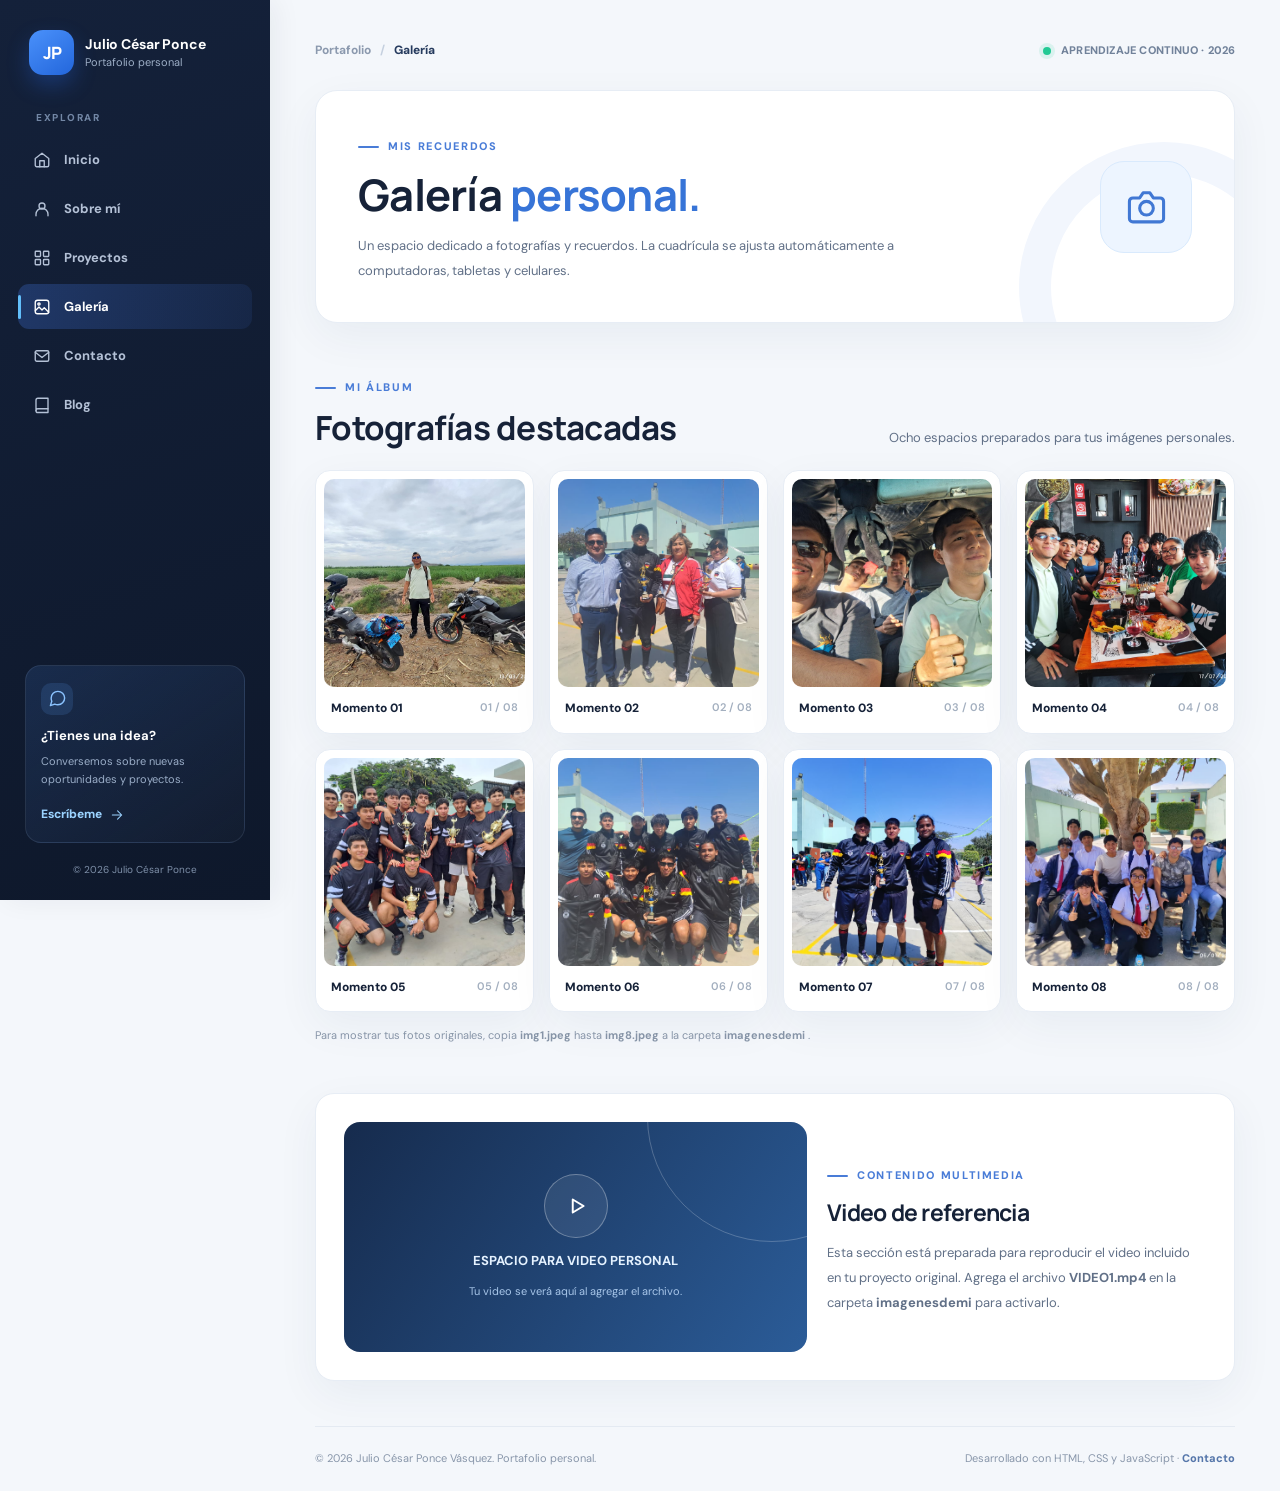
==== Portafolio_Cesar/Portafolio_Cesar/galeria.html @ 0129a43e "Add files via upload" ====
<!DOCTYPE html>
<html lang="es">
<head>
    <meta charset="UTF-8">
    <meta name="viewport" content="width=device-width,initial-scale=1">
    <meta name="description" content="Galería personal con ocho fotografías y video de Julio César Ponce Vásquez.">
    <meta name="theme-color" content="#14213a">
    <title>Galería | Julio César Ponce</title>
    <!-- Los estilos se encuentran en un solo archivo compartido. -->
    <link rel="stylesheet" href="estilos.css">

</head>
<body>
    <svg aria-hidden="true" xmlns="http://www.w3.org/2000/svg" style="position:absolute;width:0;height:0;overflow:hidden">
        <symbol id="i-home" viewBox="0 0 24 24" fill="none" stroke="currentColor" stroke-width="1.8" stroke-linecap="round" stroke-linejoin="round">
            <path d="m3 10 9-7 9 7v9a2 2 0 0 1-2 2H5a2 2 0 0 1-2-2z"/>
            <path d="M9 21v-8h6v8"/>
        </symbol>
        <symbol id="i-user" viewBox="0 0 24 24" fill="none" stroke="currentColor" stroke-width="1.8" stroke-linecap="round" stroke-linejoin="round">
            <circle cx="12" cy="8" r="4"/>
            <path d="M4 21v-2a8 8 0 0 1 16 0v2"/>
        </symbol>
        <symbol id="i-briefcase" viewBox="0 0 24 24" fill="none" stroke="currentColor" stroke-width="1.8" stroke-linecap="round" stroke-linejoin="round">
            <rect x="3" y="7" width="18" height="14" rx="2"/>
            <path d="M8 7V5a2 2 0 0 1 2-2h4a2 2 0 0 1 2 2v2M3 12a20 20 0 0 0 18 0"/>
        </symbol>
        <symbol id="i-grid" viewBox="0 0 24 24" fill="none" stroke="currentColor" stroke-width="1.8" stroke-linecap="round" stroke-linejoin="round">
            <rect x="3" y="3" width="7" height="7" rx="1"/>
            <rect x="14" y="3" width="7" height="7" rx="1"/>
            <rect x="3" y="14" width="7" height="7" rx="1"/>
            <rect x="14" y="14" width="7" height="7" rx="1"/>
        </symbol>
        <symbol id="i-image" viewBox="0 0 24 24" fill="none" stroke="currentColor" stroke-width="1.8" stroke-linecap="round" stroke-linejoin="round">
            <rect x="3" y="3" width="18" height="18" rx="3"/>
            <circle cx="8" cy="8" r="1.5"/>
            <path d="m3 17 5-5 4 4 3-3 6 6"/>
        </symbol>
        <symbol id="i-mail" viewBox="0 0 24 24" fill="none" stroke="currentColor" stroke-width="1.8" stroke-linecap="round" stroke-linejoin="round">
            <rect x="3" y="5" width="18" height="14" rx="2"/>
            <path d="m3 7 9 7 9-7"/>
        </symbol>
        <symbol id="i-book" viewBox="0 0 24 24" fill="none" stroke="currentColor" stroke-width="1.8" stroke-linecap="round" stroke-linejoin="round">
            <path d="M4 19.5A2.5 2.5 0 0 1 6.5 17H20V3H6.5A2.5 2.5 0 0 0 4 5.5z"/>
            <path d="M4 19.5A2.5 2.5 0 0 0 6.5 22H20v-5"/>
        </symbol>
        <symbol id="i-arrow" viewBox="0 0 24 24" fill="none" stroke="currentColor" stroke-width="1.8" stroke-linecap="round" stroke-linejoin="round">
            <path d="M4 12h16m-7-7 7 7-7 7"/>
        </symbol>
        <symbol id="i-rightup" viewBox="0 0 24 24" fill="none" stroke="currentColor" stroke-width="1.8" stroke-linecap="round" stroke-linejoin="round">
            <path d="M7 17 17 7M7 7h10v10"/>
        </symbol>
        <symbol id="i-code" viewBox="0 0 24 24" fill="none" stroke="currentColor" stroke-width="1.8" stroke-linecap="round" stroke-linejoin="round">
            <path d="m8 9-3 3 3 3m8-6 3 3-3 3m-6 5 4-16"/>
        </symbol>
        <symbol id="i-graduation" viewBox="0 0 24 24" fill="none" stroke="currentColor" stroke-width="1.8" stroke-linecap="round" stroke-linejoin="round">
            <path d="m2 10 10-5 10 5-10 5-10-5zm4 2v5c3 3 9 3 12 0v-5m4-2v7"/>
        </symbol>
        <symbol id="i-sparkles" viewBox="0 0 24 24" fill="none" stroke="currentColor" stroke-width="1.8" stroke-linecap="round" stroke-linejoin="round">
            <path d="m12 3 2 6 6 2-6 2-2 6-2-6-6-2 6-2zm7 14 .8 2.2L22 20l-2.2.8L19 23l-.8-2.2L16 20l2.2-.8z"/>
        </symbol>
        <symbol id="i-heart" viewBox="0 0 24 24" fill="none" stroke="currentColor" stroke-width="1.8" stroke-linecap="round" stroke-linejoin="round">
            <path d="M20.8 4.6a5.4 5.4 0 0 0-7.6 0L12 5.8l-1.2-1.2a5.4 5.4 0 0 0-7.6 7.6 0 0 0 0 7.6l1.2 1.2L12 21l7.6-7.6 1.2-1.2a5.4 5.4 0 0 0 0-7.6Z"/>
        </symbol>
        <symbol id="i-check" viewBox="0 0 24 24" fill="none" stroke="currentColor" stroke-width="1.8" stroke-linecap="round" stroke-linejoin="round">
            <path d="m5 12 5 5L20 7"/>
        </symbol>
        <symbol id="i-chat" viewBox="0 0 24 24" fill="none" stroke="currentColor" stroke-width="1.8" stroke-linecap="round" stroke-linejoin="round">
            <path d="M21 11.5a8.5 8.5 0 0 1-8.5 8.5 9 9 0 0 1-4-.9L3 21l1.8-5.5a9 9 0 0 1-.8-4A8.5 8.5 0 1 1 21 11.5Z"/>
        </symbol>
        <symbol id="i-calendar" viewBox="0 0 24 24" fill="none" stroke="currentColor" stroke-width="1.8" stroke-linecap="round" stroke-linejoin="round">
            <rect x="3" y="5" width="18" height="16" rx="2"/>
            <path d="M7 3v4m10-4v4M3 10h18"/>
        </symbol>
        <symbol id="i-phone" viewBox="0 0 24 24" fill="none" stroke="currentColor" stroke-width="1.8" stroke-linecap="round" stroke-linejoin="round">
            <path d="M21 16.2v3a2 2 0 0 1-2.2 2 18.5 18.5 0 0 1-8-2.8A18.4 18.4 0 0 1 5 12.6a18.5 18.5 0 0 1-2.8-8A2 2 0 0 1 4.2 2h3a2 2 0 0 1 2 1.7l.5 3a2 2 0 0 1-.6 1.9L7.3 10a15.2 15.2 0 0 0 6.7 6.7l1.4-1.8a2 2 0 0 1 1.9-.6l3 .5a2 2 0 0 1 1.7 2Z"/>
        </symbol>
        <symbol id="i-menu" viewBox="0 0 24 24" fill="none" stroke="currentColor" stroke-width="1.8" stroke-linecap="round" stroke-linejoin="round">
            <path d="M4 7h16M4 12h16M4 17h16"/>
        </symbol>
        <symbol id="i-folder" viewBox="0 0 24 24" fill="none" stroke="currentColor" stroke-width="1.8" stroke-linecap="round" stroke-linejoin="round">
            <path d="M3 7a2 2 0 0 1 2-2h5l2 2h7a2 2 0 0 1 2 2v10a2 2 0 0 1-2 2H5a2 2 0 0 1-2-2z"/>
        </symbol>
        <symbol id="i-play" viewBox="0 0 24 24" fill="none" stroke="currentColor" stroke-width="1.8" stroke-linecap="round" stroke-linejoin="round">
            <path d="m9 6 10 6-10 6z"/>
        </symbol>
        <symbol id="i-send" viewBox="0 0 24 24" fill="none" stroke="currentColor" stroke-width="1.8" stroke-linecap="round" stroke-linejoin="round">
            <path d="m22 2-7 20-4-9-9-4zM22 2 11 13"/>
        </symbol>
        <symbol id="i-bulb" viewBox="0 0 24 24" fill="none" stroke="currentColor" stroke-width="1.8" stroke-linecap="round" stroke-linejoin="round">
            <path d="M9 18h6m-5 4h4m-2-20a7 7 0 0 0-4 12.7c1.2.8 1 2.3 1 3.3h6c0-1-.2-2.5 1-3.3A7 7 0 0 0 12 2Z"/>
        </symbol>
        <symbol id="i-layers" viewBox="0 0 24 24" fill="none" stroke="currentColor" stroke-width="1.8" stroke-linecap="round" stroke-linejoin="round">
            <path d="m12 3 9 5-9 5-9-5zm-9 9 9 5 9-5M3 16l9 5 9-5"/>
        </symbol>
        <symbol id="i-shield" viewBox="0 0 24 24" fill="none" stroke="currentColor" stroke-width="1.8" stroke-linecap="round" stroke-linejoin="round">
            <path d="m12 2 9 4v6c0 5-4 8-9 10-5-2-9-5-9-10V6z"/>
            <path d="m8 12 3 3 5-6"/>
        </symbol>
        <symbol id="i-info" viewBox="0 0 24 24" fill="none" stroke="currentColor" stroke-width="1.8" stroke-linecap="round" stroke-linejoin="round">
            <circle cx="12" cy="12" r="9"/>
            <path d="M12 11v5m0-8h.01"/>
        </symbol>
        <symbol id="i-link" viewBox="0 0 24 24" fill="none" stroke="currentColor" stroke-width="1.8" stroke-linecap="round" stroke-linejoin="round">
            <path d="M10 13a5 5 0 0 0 7.1 0l2-2a5 5 0 0 0-7-7l-1.2 1.2M14 11a5 5 0 0 0-7.1 0l-2 2a5 5 0 0 0 7 7l1.2-1.2"/>
        </symbol>
        <symbol id="i-camera" viewBox="0 0 24 24" fill="none" stroke="currentColor" stroke-width="1.8" stroke-linecap="round" stroke-linejoin="round">
            <path d="M4 7h4l2-3h4l2 3h4a2 2 0 0 1 2 2v10a2 2 0 0 1-2 2H4a2 2 0 0 1-2-2V9a2 2 0 0 1 2-2Z"/>
            <circle cx="12" cy="13" r="4"/>
        </symbol>
        <symbol id="i-clipboard" viewBox="0 0 24 24" fill="none" stroke="currentColor" stroke-width="1.8" stroke-linecap="round" stroke-linejoin="round">
            <rect x="5" y="5" width="14" height="17" rx="2"/>
            <rect x="9" y="2" width="6" height="5" rx="1"/>
            <path d="M9 12h6m-6 4h6"/>
        </symbol>
    </svg>
    <a class="skip-link" href="#principal">Ir al contenido principal</a>
    <div id="navOverlay" class="nav-overlay" aria-hidden="true">
    </div>
    <aside class="sidebar" id="sidebar" aria-label="Navegación principal">
        <a class="brand" href="index.html" aria-label="Julio César Ponce, ir al inicio">
            <span class="brand-mark">JP</span>
            <span class="brand-copy"><strong>Julio César Ponce</strong><span>Portafolio personal</span></span>
        </a>
        <div class="nav-caption">
            EXPLORAR
        </div>
        <nav class="side-nav" aria-label="Secciones">
            <a href="index.html" class="nav-link" ><svg class="icon" aria-hidden="true"><use href="#i-home"></use></svg><span>Inicio</span></a>
            <a href="sobremi.html" class="nav-link" ><svg class="icon" aria-hidden="true"><use href="#i-user"></use></svg><span>Sobre mí</span></a>
            <a href="proyectos.html" class="nav-link" ><svg class="icon" aria-hidden="true"><use href="#i-grid"></use></svg><span>Proyectos</span></a>
            <a href="galeria.html" class="nav-link" aria-current="page"><svg class="icon" aria-hidden="true"><use href="#i-image"></use></svg><span>Galería</span></a>
            <a href="contacto.html" class="nav-link" ><svg class="icon" aria-hidden="true"><use href="#i-mail"></use></svg><span>Contacto</span></a>
            <a href="blog.html" class="nav-link" ><svg class="icon" aria-hidden="true"><use href="#i-book"></use></svg><span>Blog</span></a>
        </nav>
        <div class="sidebar-bottom">
            <div class="sidebar-card">
                <div class="side-card-icon">
                    <svg class="icon" aria-hidden="true"><use href="#i-chat"></use></svg>
                </div>
                <strong>¿Tienes una idea?</strong>
                <p>Conversemos sobre nuevas oportunidades y proyectos.</p>
                <a href="contacto.html">Escríbeme <svg class="icon" aria-hidden="true"><use href="#i-arrow"></use></svg></a>
            </div>
            <p class="sidebar-legal">© 2026 Julio César Ponce</p>
        </div>
    </aside>
    <div class="mobile-head">
        <a class="brand" href="index.html">
            <span class="brand-mark">JP</span>
            <span class="brand-copy"><strong>Julio César Ponce</strong><span>Portafolio personal</span></span>
        </a>
        <button class="menu-toggle" id="menuToggle" type="button" aria-label="Abrir menú" aria-controls="sidebar" aria-expanded="false">
            <svg class="icon" aria-hidden="true"><use href="#i-menu"></use></svg>
        </button>
    </div>
    <div class="page">
        <div class="page-inner">
            <div class="topbar">
                <div class="breadcrumbs">
                    <span>Portafolio</span>
                    <span class="sep">/</span>
                    <strong>Galería</strong>
                </div>
                <span class="topbar-right"><span class="online-dot"></span>APRENDIZAJE CONTINUO · 2026</span>
            </div>
            <main id="principal">
                <section class="page-banner">
                    <div class="page-banner-content">
                        <span class="eyebrow">MIS RECUERDOS</span>
                        <h1>Galería <span style="color:#3774d7">personal.</span></h1>
                        <p>Un espacio dedicado a fotografías y recuerdos. La cuadrícula se ajusta automáticamente a computadoras, tabletas y celulares.</p>
                    </div>
                    <div class="banner-chip">
                        <svg class="icon" aria-hidden="true"><use href="#i-camera"></use></svg>
                    </div>
                </section>
                <section class="section">
                    <div class="section-heading">
                        <div>
                            <span class="eyebrow">MI ÁLBUM</span>
                            <h2>Fotografías destacadas</h2>
                        </div>
                        <p>Ocho espacios preparados para tus imágenes personales.</p>
                    </div>
                    <div class="gallery-grid">
                        <figure class="gallery-item">
                            <div class="gallery-media">
                                <img src="imagenesdemi/img1.jpeg" loading="lazy" alt="Fotografía personal 1"/>
                                <div class="gallery-fallback" aria-hidden="true">
                                    <svg class="icon" aria-hidden="true"><use href="#i-image"></use></svg>
                                    <span>FOTOGRAFÍA 01</span>
                                </div>
                            </div>
                            <figcaption><span>Momento 01</span><span>01 / 08</span></figcaption>
                        </figure>
                        <figure class="gallery-item">
                            <div class="gallery-media">
                                <img src="imagenesdemi/img2.jpeg" loading="lazy" alt="Fotografía personal 2"/>
                                <div class="gallery-fallback" aria-hidden="true">
                                    <svg class="icon" aria-hidden="true"><use href="#i-image"></use></svg>
                                    <span>FOTOGRAFÍA 02</span>
                                </div>
                            </div>
                            <figcaption><span>Momento 02</span><span>02 / 08</span></figcaption>
                        </figure>
                        <figure class="gallery-item">
                            <div class="gallery-media">
                                <img src="imagenesdemi/img3.jpeg" loading="lazy" alt="Fotografía personal 3"/>
                                <div class="gallery-fallback" aria-hidden="true">
                                    <svg class="icon" aria-hidden="true"><use href="#i-image"></use></svg>
                                    <span>FOTOGRAFÍA 03</span>
                                </div>
                            </div>
                            <figcaption><span>Momento 03</span><span>03 / 08</span></figcaption>
                        </figure>
                        <figure class="gallery-item">
                            <div class="gallery-media">
                                <img src="imagenesdemi/img4.jpeg" loading="lazy" alt="Fotografía personal 4"/>
                                <div class="gallery-fallback" aria-hidden="true">
                                    <svg class="icon" aria-hidden="true"><use href="#i-image"></use></svg>
                                    <span>FOTOGRAFÍA 04</span>
                                </div>
                            </div>
                            <figcaption><span>Momento 04</span><span>04 / 08</span></figcaption>
                        </figure>
                        <figure class="gallery-item">
                            <div class="gallery-media">
                                <img src="imagenesdemi/img5.jpeg" loading="lazy" alt="Fotografía personal 5"/>
                                <div class="gallery-fallback" aria-hidden="true">
                                    <svg class="icon" aria-hidden="true"><use href="#i-image"></use></svg>
                                    <span>FOTOGRAFÍA 05</span>
                                </div>
                            </div>
                            <figcaption><span>Momento 05</span><span>05 / 08</span></figcaption>
                        </figure>
                        <figure class="gallery-item">
                            <div class="gallery-media">
                                <img src="imagenesdemi/img6.jpeg" loading="lazy" alt="Fotografía personal 6"/>
                                <div class="gallery-fallback" aria-hidden="true">
                                    <svg class="icon" aria-hidden="true"><use href="#i-image"></use></svg>
                                    <span>FOTOGRAFÍA 06</span>
                                </div>
                            </div>
                            <figcaption><span>Momento 06</span><span>06 / 08</span></figcaption>
                        </figure>
                        <figure class="gallery-item">
                            <div class="gallery-media">
                                <img src="imagenesdemi/img7.jpeg" loading="lazy" alt="Fotografía personal 7"/>
                                <div class="gallery-fallback" aria-hidden="true">
                                    <svg class="icon" aria-hidden="true"><use href="#i-image"></use></svg>
                                    <span>FOTOGRAFÍA 07</span>
                                </div>
                            </div>
                            <figcaption><span>Momento 07</span><span>07 / 08</span></figcaption>
                        </figure>
                        <figure class="gallery-item">
                            <div class="gallery-media">
                                <img src="imagenesdemi/img8.jpeg" loading="lazy" alt="Fotografía personal 8"/>
                                <div class="gallery-fallback" aria-hidden="true">
                                    <svg class="icon" aria-hidden="true"><use href="#i-image"></use></svg>
                                    <span>FOTOGRAFÍA 08</span>
                                </div>
                            </div>
                            <figcaption><span>Momento 08</span><span>08 / 08</span></figcaption>
                        </figure>
                    </div>
                    <p class="form-note" style="margin-top:15px">
                        Para mostrar tus fotos originales, copia
                        <strong>img1.jpeg</strong>
                        hasta
                        <strong>img8.jpeg</strong>
                        a la carpeta
                        <strong>imagenesdemi</strong>
                        .
                    </p>
                </section>
                <section class="section">
                    <div class="surface">
                        <div class="video-block">
                            <div class="video-stage">
                                <video data-optional-video controls preload="metadata">
                                    <source src="imagenesdemi/VIDEO1.mp4" type="video/mp4">
                                    Tu navegador no puede reproducir este video.
                                </video>
                                <div class="video-fallback">
                                    <span class="play-circle"><svg class="icon" aria-hidden="true"><use href="#i-play"></use></svg></span>
                                    <strong>ESPACIO PARA VIDEO PERSONAL</strong>
                                    <span>Tu video se verá aquí al agregar el archivo.</span>
                                </div>
                            </div>
                            <div class="video-info">
                                <span class="eyebrow">CONTENIDO MULTIMEDIA</span>
                                <h3 style="margin-top:13px">Video de referencia</h3>
                                <p>
                                    Esta sección está preparada para reproducir el video incluido en tu proyecto original. Agrega el archivo
                                    <strong>VIDEO1.mp4</strong>
                                    en la carpeta
                                    <strong>imagenesdemi</strong>
                                    para activarlo.
                                </p>
                            </div>
                        </div>
                    </div>
                </section>
            </main>
            <footer class="footer">
                <span>© 2026 Julio César Ponce Vásquez. Portafolio personal.</span>
                <span>Desarrollado con HTML, CSS y JavaScript · <a href="contacto.html">Contacto</a></span>
            </footer>
        </div>
    </div>
    <script src="funciones.js" defer></script>
</body>
</html>
---- Portafolio_Cesar/Portafolio_Cesar/estilos.css ----
/* Estilos comunes para todas las páginas del portafolio. */

@import url("https://fonts.googleapis.com/css2?family=DM+Sans:wght@400;500;600;700;800&family=Manrope:wght@400;500;600;700;800&display=swap");

        :root {
            --navy: #101b31;
            --navy2: #182741;
            --ink: #162238;
            --sub: #617087;
            --muted: #8995a8;
            --blue: #316ae8;
            --cyan: #45d6e9;
            --paper: #f4f7fb;
            --white: #fff;
            --border: #e7edf5;
            --shadow: 0 14px 44px rgba(26,47,89,.055);
            --radius: 20px;
            --sidebar: 270px;
        }

        *,*::before,*::after {
            box-sizing: border-box;
        }

        html {
            scroll-behavior: smooth;
        }

        body {
            margin: 0;
            font-family: "DM Sans","Segoe UI",Arial,sans-serif;
            background: var(--paper);
            color: var(--ink);
            line-height: 1.62;
            -webkit-font-smoothing: antialiased;
        }

        a {
            color: inherit;
            text-decoration: none;
        }

        button,input,textarea,select {
            font: inherit;
        }

        button {
            cursor: pointer;
        }

        button:disabled {
            cursor: not-allowed;
        }

        img,svg {
            max-width: 100%;
        }

        img {
            display: block;
        }

        svg.icon {
            width: 19px;
            height: 19px;
            flex: none;
            vertical-align: middle;
        }

        .sr-only {
            position: absolute;
            width: 1px;
            height: 1px;
            clip: rect(0,0,0,0);
            overflow: hidden;
            white-space: nowrap;
        }

        .skip-link {
            position: absolute;
            top: -80px;
            left: 16px;
            z-index: 1000;
            background: #fff;
            color: var(--ink);
            padding: 10px 16px;
            border-radius: 8px;
        }

        .skip-link:focus {
            top: 12px;
        }

        a:focus-visible,button:focus-visible,input:focus-visible,textarea:focus-visible,select:focus-visible {
            outline: 3px solid #70bcfa;
            outline-offset: 3px;
        }

        .sidebar {
            position: fixed;
            inset: 0 auto 0 0;
            width: var(--sidebar);
            background: linear-gradient(160deg,#14213a 0%,#0e182b 100%);
            color: #fff;
            padding: 30px 18px 22px;
            display: flex;
            flex-direction: column;
            z-index: 50;
            box-shadow: 6px 0 26px rgba(20,31,52,.06);
        }

        .brand {
            display: flex;
            align-items: center;
            gap: 11px;
            padding: 0 11px 33px;
        }

        .brand-mark {
            flex: none;
            width: 45px;
            height: 45px;
            display: grid;
            place-items: center;
            border-radius: 14px;
            color: #fff;
            font-family: Manrope,sans-serif;
            font-size: 17px;
            font-weight: 800;
            letter-spacing: -1px;
            background: linear-gradient(145deg,#4a91fb,#2366db);
            box-shadow: 0 10px 22px rgba(37,101,222,.33);
        }

        .brand-copy {
            display: flex;
            flex-direction: column;
            line-height: 1.4;
        }

        .brand-copy strong {
            font-size: 14px;
            letter-spacing: -.15px;
        }

        .brand-copy span {
            font-size: 11px;
            color: #9daec6;
        }

        .nav-caption {
            color: #7387a5;
            font-weight: 800;
            font-size: 10px;
            letter-spacing: 1.7px;
            margin: 2px 18px 11px;
        }

        .side-nav {
            display: flex;
            flex-direction: column;
            gap: 4px;
        }

        .nav-link {
            padding: 12px 15px;
            color: #b4c1d6;
            display: flex;
            gap: 13px;
            align-items: center;
            font-size: 13px;
            font-weight: 700;
            border-radius: 11px;
            position: relative;
            transition: background .18s,color .18s;
        }

        .nav-link:hover {
            background: rgba(255,255,255,.075);
            color: #fff;
        }

        .nav-link[aria-current=page] {
            background: linear-gradient(100deg,rgba(64,115,220,.30),rgba(64,115,220,.11));
            color: #fff;
        }

        .nav-link[aria-current=page]::before {
            content: "";
            width: 3px;
            height: 24px;
            border-radius: 5px;
            position: absolute;
            left: 0;
            top: calc(50% - 12px);
            background: #62bffb;
        }

        .nav-link .icon {
            width: 18px;
            height: 18px;
        }

        .side-group {
            margin-top: 26px;
        }

        .sidebar-bottom {
            margin-top: auto;
            padding: 22px 7px 0;
        }

        .sidebar-card {
            border: 1px solid rgba(188,218,255,.11);
            border-radius: 16px;
            background: linear-gradient(145deg,rgba(58,105,178,.22),rgba(255,255,255,.02));
            padding: 17px 15px 16px;
        }

        .sidebar-card .side-card-icon {
            width: 32px;
            height: 32px;
            border-radius: 10px;
            background: rgba(87,153,241,.16);
            display: grid;
            place-items: center;
            color: #8bc3ff;
        }

        .sidebar-card strong {
            display: block;
            margin-top: 10px;
            font-size: 13px;
        }

        .sidebar-card p {
            color: #9aadc7;
            font-size: 11px;
            line-height: 1.65;
            margin: 6px 0 12px;
        }

        .sidebar-card a {
            display: inline-flex;
            align-items: center;
            gap: 8px;
            color: #9bd3ff;
            font-size: 12px;
            font-weight: 800;
        }

        .sidebar-card a svg {
            width: 14px;
            height: 14px;
        }

        .sidebar-legal {
            font-size: 10px;
            color: #7f90a9;
            text-align: center;
            margin: 19px 0 0;
        }

        .nav-overlay {
            display: none;
        }

        .mobile-head {
            display: none;
        }

        .page {
            margin-left: var(--sidebar);
            min-width: 0;
        }

        .page-inner {
            width: min(1260px,100%);
            margin: 0 auto;
            padding: 37px 45px 0;
        }

        .topbar {
            display: flex;
            align-items: center;
            justify-content: space-between;
            margin-bottom: 25px;
            min-height: 28px;
        }

        .breadcrumbs {
            font-size: 12px;
            font-weight: 700;
            color: #8b99ae;
            display: flex;
            gap: 9px;
            align-items: center;
        }

        .breadcrumbs strong {
            color: #263b5e;
            font-weight: 800;
        }

        .breadcrumbs .sep {
            color: #c5d0df;
        }

        .topbar-right {
            display: flex;
            align-items: center;
            gap: 10px;
            font-size: 11px;
            color: #71829a;
            font-weight: 800;
            letter-spacing: .1px;
        }

        .online-dot {
            width: 8px;
            height: 8px;
            background: #22c994;
            border-radius: 50%;
            box-shadow: 0 0 0 4px rgba(34,201,148,.12);
        }

        .eyebrow {
            display: inline-flex;
            gap: 9px;
            align-items: center;
            color: #497cd7;
            font-size: 11px;
            font-weight: 800;
            letter-spacing: 1.65px;
            text-transform: uppercase;
        }

        .eyebrow::before {
            content: "";
            width: 21px;
            height: 2px;
            background: currentColor;
            border-radius: 5px;
        }

        h1,h2,h3,h4,p {
            margin-top: 0;
        }

        h1,h2,h3,h4 {
            font-family: Manrope,"DM Sans",sans-serif;
            line-height: 1.24;
            letter-spacing: -.75px;
        }

        h1 {
            font-size: clamp(35px,4vw,55px);
        }

        h2 {
            font-size: clamp(25px,2.6vw,34px);
        }

        h3 {
            font-size: 20px;
        }

        .body-copy {
            color: var(--sub);
            font-size: 14px;
            line-height: 1.85;
        }

        .muted {
            color: var(--sub);
        }

        .section {
            margin-top: 48px;
        }

        .section-heading {
            display: flex;
            justify-content: space-between;
            align-items: flex-end;
            gap: 20px;
            margin-bottom: 22px;
        }

        .section-heading h2 {
            margin: 10px 0 0;
        }

        .section-heading p {
            max-width: 380px;
            font-size: 13px;
            color: var(--sub);
            margin: 0;
        }

        .text-link {
            display: inline-flex;
            align-items: center;
            gap: 8px;
            color: #2164d1;
            font-weight: 800;
            font-size: 13px;
        }

        .text-link:hover {
            text-decoration: underline;
            text-underline-offset: 4px;
        }

        .text-link .icon {
            width: 15px;
            height: 15px;
        }

        .btn {
            display: inline-flex;
            align-items: center;
            justify-content: center;
            gap: 10px;
            min-height: 45px;
            padding: 12px 20px;
            border-radius: 11px;
            background: #2c6ce9;
            color: #fff;
            font-size: 13px;
            font-weight: 800;
            border: 1px solid transparent;
            box-shadow: 0 11px 23px rgba(43,101,215,.15);
            transition: transform .18s,background .18s,box-shadow .18s;
        }

        .btn:hover {
            transform: translateY(-2px);
            background: #1857ce;
            box-shadow: 0 13px 28px rgba(43,101,215,.22);
        }

        .btn .icon {
            width: 17px;
            height: 17px;
        }

        .btn-light {
            background: #fff;
            color: #1e365b;
            box-shadow: none;
        }

        .btn-light:hover {
            background: #eef5ff;
            box-shadow: none;
        }

        .btn-outline {
            background: transparent;
            color: #245ed0;
            border-color: #cbdcf7;
            box-shadow: none;
        }

        .btn-outline:hover {
            background: #eff5ff;
            box-shadow: none;
        }

        .btn-ghost {
            background: transparent;
            border-color: rgba(255,255,255,.3);
            color: #fff;
            box-shadow: none;
        }

        .btn-ghost:hover {
            background: rgba(255,255,255,.12);
            box-shadow: none;
        }

        /*Inicio*/

        .hero {
            min-height: 462px;
            position: relative;
            overflow: hidden;
            border-radius: 24px;
            background: radial-gradient(circle at 95% 0%,rgba(54,133,215,.37) 0%,transparent 37%),linear-gradient(130deg,#11243f 0%,#162c4c 60%,#234877 100%);
            color: #fff;
            display: grid;
            grid-template-columns: 1.12fr .88fr;
            align-items: center;
            padding: 50px 51px;
            box-shadow: 0 18px 42px rgba(29,54,94,.11);
        }

        .hero::before {
            content: "";
            position: absolute;
            width: 420px;
            height: 420px;
            border: 1px solid rgba(214,234,255,.12);
            border-radius: 50%;
            right: -145px;
            top: -125px;
        }

        .hero::after {
            content: "";
            position: absolute;
            width: 310px;
            height: 310px;
            border: 1px solid rgba(214,234,255,.07);
            border-radius: 50%;
            right: 78px;
            bottom: -230px;
        }

        .hero-text {
            position: relative;
            z-index: 1;
        }

        .hero-kicker {
            display: inline-flex;
            align-items: center;
            gap: 8px;
            background: rgba(255,255,255,.10);
            border: 1px solid rgba(255,255,255,.14);
            padding: 7px 12px;
            border-radius: 30px;
            font-size: 10px;
            letter-spacing: 1.1px;
            font-weight: 800;
            color: #c7e9ff;
        }

        .hero-kicker .tiny-dot {
            width: 6px;
            height: 6px;
            border-radius: 100%;
            background: #60e0dc;
        }

        .hero h1 {
            margin: 22px 0 17px;
            font-size: clamp(36px,4.0vw,57px);
            line-height: 1.14;
            letter-spacing: -2px;
            max-width: 560px;
        }

        .hero h1 em {
            font-style: normal;
            background: linear-gradient(90deg,#76e0f9,#83a9ff);
            -webkit-background-clip: text;
            background-clip: text;
            color: transparent;
        }

        .hero p {
            font-size: 14px;
            color: #bfcee2;
            max-width: 440px;
            line-height: 1.85;
            margin-bottom: 27px;
        }

        .hero-actions {
            display: flex;
            flex-wrap: wrap;
            gap: 10px;
        }

        .hero-visual {
            position: relative;
            min-height: 290px;
            display: grid;
            align-items: center;
            justify-items: center;
            margin-left: 16px;
            z-index: 1;
        }

        .code-window {
            width: min(100%,338px);
            border-radius: 17px;
            background: linear-gradient(140deg,rgba(24,45,78,.96),rgba(12,28,50,.97));
            border: 1px solid rgba(208,228,255,.26);
            box-shadow: 0 27px 70px rgba(0,10,34,.40);
            transform: rotate(2deg);
            overflow: hidden;
        }

        .window-bar {
            display: flex;
            align-items: center;
            gap: 6px;
            background: rgba(255,255,255,.065);
            padding: 13px 16px;
            border-bottom: 1px solid rgba(255,255,255,.09);
        }

        .window-bar .dot {
            width: 7px;
            height: 7px;
            border-radius: 50%;
            background: #ff7a78;
        }

        .window-bar .dot:nth-child(2) {
            background: #ffcf6b;
        }

        .window-bar .dot:nth-child(3) {
            background: #65d6a4;
        }

        .window-bar span:last-child {
            margin-left: auto;
            color: #97abc7;
            font: 11px "DM Sans",sans-serif;
        }

        .code-lines {
            font: 12px/2.2 Consolas,"Courier New",monospace;
            padding: 25px 22px 34px;
            white-space: nowrap;
            color: #d9e7fb;
        }

        .code-lines .blue {
            color: #70b4ff;
        }

        .code-lines .green {
            color: #72dfb5;
        }

        .code-lines .pink {
            color: #ff99c8;
        }

        .code-lines .indent {
            padding-left: 19px;
        }

        .floating-badge {
            position: absolute;
            left: -30px;
            bottom: 5px;
            z-index: 2;
            display: flex;
            align-items: center;
            gap: 10px;
            padding: 12px 14px;
            border-radius: 13px;
            color: #243959;
            background: #fff;
            box-shadow: 0 18px 35px rgba(3,16,35,.24);
            transform: rotate(-5deg);
        }

        .floating-badge .badge-circle {
            display: grid;
            place-items: center;
            width: 33px;
            height: 33px;
            border-radius: 10px;
            background: #e9f5ff;
            color: #3172e9;
        }

        .floating-badge strong {
            display: block;
            font-size: 11px;
        }

        .floating-badge span {
            display: block;
            font-size: 10px;
            color: #69819f;
        }

        .fact-row {
            display: grid;
            grid-template-columns: repeat(3,1fr);
            gap: 13px;
            margin-top: 19px;
        }

        .fact {
            display: flex;
            align-items: center;
            gap: 14px;
            background: #fff;
            border: 1px solid var(--border);
            padding: 19px 20px;
            border-radius: 16px;
            min-width: 0;
            box-shadow: var(--shadow);
        }

        .fact-icon,.service-icon,.mini-icon {
            width: 41px;
            height: 41px;
            flex: none;
            display: grid;
            place-items: center;
            border-radius: 13px;
            background: #eaf2ff;
            color: #2e6ce5;
        }

        .fact:nth-child(2) .fact-icon {
            background: #ebf9f7;
            color: #11a89b;
        }

        .fact:nth-child(3) .fact-icon {
            background: #f3ecff;
            color: #8556c6;
        }

        .fact small {
            font-size: 11px;
            font-weight: 700;
            color: #8190a5;
            display: block;
        }

        .fact strong {
            font-size: 12px;
            font-weight: 800;
            display: block;
            margin-top: 2px;
            color: #243450;
            line-height: 1.5;
        }

        .card-grid {
            display: grid;
            grid-template-columns: repeat(3,minmax(0,1fr));
            gap: 17px;
        }

        .feature-card {
            background: #fff;
            border: 1px solid var(--border);
            border-radius: 19px;
            box-shadow: var(--shadow);
            padding: 27px 24px;
            transition: transform .2s,box-shadow .2s;
        }

        .feature-card:hover {
            transform: translateY(-4px);
            box-shadow: 0 24px 50px rgba(24,43,82,.09);
        }

        .feature-card .service-icon {
            width: 48px;
            height: 48px;
            border-radius: 15px;
        }

        .feature-card:nth-child(2) .service-icon {
            background: #e9f8f4;
            color: #16a589;
        }

        .feature-card:nth-child(3) .service-icon {
            background: #f2edff;
            color: #7e65da;
        }

        .feature-number {
            display: block;
            font-size: 11px;
            font-weight: 800;
            color: #b8c4d4;
            letter-spacing: 1.5px;
            margin: 20px 0 11px;
        }

        .feature-card h3 {
            font-size: 18px;
            margin: 0 0 10px;
        }

        .feature-card p {
            font-size: 12px;
            color: #6e7d92;
            line-height: 1.8;
            min-height: 65px;
            margin-bottom: 17px;
        }

        .cta-banner {
            background: linear-gradient(110deg,#132441,#234a7d);
            color: #fff;
            padding: 36px 40px;
            display: flex;
            align-items: center;
            justify-content: space-between;
            gap: 24px;
            border-radius: 20px;
            position: relative;
            overflow: hidden;
        }

        .cta-banner::after {
            content: "";
            width: 250px;
            height: 250px;
            border: 1px solid rgba(255,255,255,.12);
            position: absolute;
            right: -70px;
            top: -130px;
            border-radius: 50%;
        }

        .cta-banner h2 {
            margin: 0 0 9px;
            font-size: 25px;
        }

        .cta-banner p {
            color: #b2c9e5;
            margin: 0;
            font-size: 13px;
        }

        .cta-banner .btn {
            flex: none;
            position: relative;
            z-index: 1;
        }

        /*Interior*/

        .page-banner {
            display: grid;
            grid-template-columns: 1fr auto;
            align-items: center;
            gap: 20px;
            border-radius: 22px;
            padding: 39px 42px;
            background: #fff;
            border: 1px solid var(--border);
            box-shadow: var(--shadow);
            position: relative;
            overflow: hidden;
        }

        .page-banner::after {
            content: "";
            position: absolute;
            right: -75px;
            bottom: -110px;
            width: 290px;
            height: 290px;
            border: 32px solid #f2f6fd;
            border-radius: 50%;
            pointer-events: none;
        }

        .page-banner .page-banner-content {
            position: relative;
            z-index: 1;
        }

        .page-banner h1 {
            margin: 12px 0 12px;
            font-size: clamp(30px,3.4vw,45px);
            max-width: 790px;
        }

        .page-banner p {
            max-width: 620px;
            color: var(--sub);
            font-size: 13px;
            line-height: 1.9;
            margin: 0;
        }

        .banner-chip {
            position: relative;
            z-index: 1;
            display: grid;
            place-items: center;
            background: #edf5ff;
            border: 1px solid #d9eafd;
            width: 92px;
            height: 92px;
            border-radius: 24px;
            color: #4178d4;
        }

        .banner-chip svg {
            width: 41px;
            height: 41px;
        }

        .about-intro {
            display: grid;
            grid-template-columns: 1.4fr .85fr;
            gap: 18px;
        }

        .surface {
            background: #fff;
            border: 1px solid var(--border);
            border-radius: 19px;
            box-shadow: var(--shadow);
            padding: 28px;
        }

        .surface h2,.surface h3 {
            margin: 0 0 15px;
        }

        .surface h2 {
            font-size: 23px;
        }

        .surface p {
            font-size: 13px;
            line-height: 1.95;
            color: var(--sub);
            margin: 0 0 13px;
        }

        .surface p:last-child {
            margin-bottom: 0;
        }

        .profile-card {
            background: linear-gradient(155deg,#1d3659,#15243e);
            color: #fff;
            border-radius: 19px;
            padding: 30px;
            overflow: hidden;
            position: relative;
        }

        .profile-card::after {
            content: "";
            position: absolute;
            width: 200px;
            height: 200px;
            border: 1px solid rgba(255,255,255,.13);
            right: -85px;
            top: -80px;
            border-radius: 50%;
        }

        .profile-monogram {
            width: 82px;
            height: 82px;
            display: grid;
            place-items: center;
            border-radius: 22px;
            background: rgba(255,255,255,.12);
            border: 1px solid rgba(255,255,255,.19);
            font-family: Manrope,sans-serif;
            font-size: 28px;
            font-weight: 800;
            letter-spacing: -2px;
            color: #a9d7ff;
        }

        .profile-card h3 {
            font-size: 21px;
            margin: 20px 0 5px;
        }

        .profile-card p {
            color: #c0d0e5;
            font-size: 12px;
            margin: 0;
        }

        .profile-detail {
            margin-top: 20px;
            padding-top: 18px;
            border-top: 1px solid rgba(255,255,255,.14);
            display: grid;
            gap: 11px;
        }

        .profile-detail span {
            display: flex;
            align-items: center;
            gap: 9px;
            font-size: 11px;
            color: #d2e0f0;
        }

        .profile-detail svg {
            width: 16px;
            height: 16px;
            color: #91bffb;
        }

        .two-cards {
            display: grid;
            grid-template-columns: repeat(2,1fr);
            gap: 17px;
        }

        .experience-card {
            display: flex;
            align-items: flex-start;
            gap: 15px;
            background: #fff;
            padding: 25px;
            border-radius: 18px;
            border: 1px solid var(--border);
            box-shadow: var(--shadow);
        }

        .experience-card .mini-icon {
            width: 44px;
            height: 44px;
        }

        .experience-card:nth-child(2) .mini-icon {
            color: #14958c;
            background: #e6f8f5;
        }

        .experience-card h3 {
            font-size: 16px;
            margin: 1px 0 8px;
        }

        .experience-card p {
            color: var(--sub);
            font-size: 12px;
            line-height: 1.9;
            margin: 0;
        }

        .tag-cloud {
            display: flex;
            flex-wrap: wrap;
            gap: 9px;
        }

        .tag {
            font-size: 12px;
            font-weight: 800;
            color: #356cbd;
            border-radius: 9px;
            border: 1px solid #d8e6fb;
            background: #f3f8ff;
            padding: 9px 13px;
        }

        .note-box {
            border-left: 3px solid #4e8af3;
            background: #f1f6ff;
            padding: 14px 17px;
            border-radius: 0 11px 11px 0;
            color: #536f94;
            font-size: 12px;
            line-height: 1.8;
        }

        /*Proyectos*/

        .projects-grid {
            display: grid;
            grid-template-columns: repeat(3,minmax(0,1fr));
            gap: 18px;
        }

        .project {
            background: #fff;
            border: 1px solid var(--border);
            border-radius: 19px;
            box-shadow: var(--shadow);
            overflow: hidden;
            display: flex;
            flex-direction: column;
        }

        .project-preview {
            height: 167px;
            display: grid;
            place-items: center;
            position: relative;
            overflow: hidden;
        }

        .preview-gallery {
            background: linear-gradient(140deg,#cad9fe,#e4ebfb);
        }

        .preview-form {
            background: linear-gradient(140deg,#baf4e9,#ddf7f2);
        }

        .preview-contact {
            background: linear-gradient(140deg,#f3d9ff,#eceaff);
        }

        .project-preview::after {
            content: "";
            position: absolute;
            inset: auto -30px -90px;
            transform: rotate(-9deg);
            height: 120px;
            background: rgba(255,255,255,.33);
        }

        .project-preview .preview-window {
            width: 64%;
            height: 113px;
            border-radius: 11px;
            border: 5px solid rgba(255,255,255,.8);
            box-shadow: 0 18px 24px rgba(36,57,97,.13);
            background: #fff;
            padding: 11px;
            transform: rotate(-5deg);
            position: relative;
            z-index: 1;
        }

        .preview-contact .preview-window {
            transform: rotate(5deg);
        }

        .preview-window .mini-bar {
            width: 58%;
            height: 7px;
            border-radius: 5px;
            background: #dbe6f4;
            margin-bottom: 10px;
        }

        .preview-window .mini-blocks {
            display: grid;
            grid-template-columns: 1fr 1fr 1fr;
            gap: 6px;
        }

        .preview-window .mini-blocks span {
            height: 63px;
            border-radius: 5px;
            background: linear-gradient(140deg,#90b2f4,#cbdafa);
        }

        .preview-window .mini-blocks span:nth-child(2) {
            background: linear-gradient(140deg,#74c9c6,#b5e6df);
        }

        .preview-window .mini-blocks span:nth-child(3) {
            background: linear-gradient(140deg,#a4b6e9,#d8e1f8);
        }

        .preview-form .mini-blocks,.preview-contact .mini-blocks {
            display: block;
        }

        .preview-form .mini-blocks span,.preview-contact .mini-blocks span {
            display: block;
            width: 100%;
            height: 13px;
            margin-bottom: 8px;
            background: #dce7f1;
        }

        .preview-form .mini-blocks span:last-child,.preview-contact .mini-blocks span:last-child {
            width: 48%;
            background: #72b6ed;
        }

        .project-body {
            padding: 23px 23px 25px;
            display: flex;
            flex: 1;
            flex-direction: column;
        }

        .project-label {
            font-size: 10px;
            text-transform: uppercase;
            letter-spacing: 1.2px;
            color: #4c7fd3;
            font-weight: 800;
        }

        .project-body h3 {
            font-size: 17px;
            margin: 9px 0 8px;
        }

        .project-body p {
            font-size: 12px;
            color: var(--sub);
            line-height: 1.85;
            margin-bottom: 18px;
            flex: 1;
        }

        .project-footer {
            display: flex;
            align-items: center;
            justify-content: space-between;
            gap: 5px;
            padding-top: 14px;
            border-top: 1px solid #edf0f5;
        }

        .status {
            font-size: 10px;
            color: #6a8397;
            font-weight: 700;
        }

        .status::before {
            content: "";
            display: inline-block;
            width: 7px;
            height: 7px;
            border-radius: 50%;
            background: #28bc91;
            margin-right: 6px;
        }

        .project-footer .text-link {
            font-size: 12px;
        }

        .support-panel {
            padding: 23px 25px;
            display: flex;
            align-items: center;
            gap: 15px;
            border-radius: 16px;
            border: 1px solid #d9e6fa;
            background: #eff5fe;
        }

        .support-panel .mini-icon {
            flex: none;
        }

        .support-panel p {
            font-size: 12px;
            color: #627690;
            margin: 5px 0 0;
            line-height: 1.75;
        }

        .support-panel strong {
            font-size: 13px;
        }

        /*Galería*/

        .gallery-grid {
            display: grid;
            grid-template-columns: repeat(4,minmax(0,1fr));
            gap: 15px;
        }

        .gallery-item {
            margin: 0;
            background: #fff;
            border: 1px solid var(--border);
            padding: 8px;
            border-radius: 15px;
            box-shadow: var(--shadow);
            min-width: 0;
        }

        .gallery-media {
            height: 208px;
            background: #d3e5fc;
            overflow: hidden;
            border-radius: 10px;
            position: relative;
        }

        .gallery-item:nth-child(4n + 2) .gallery-media {
            background: #dbefe6;
        }

        .gallery-item:nth-child(4n + 3) .gallery-media {
            background: #eee3fa;
        }

        .gallery-item:nth-child(4n + 4) .gallery-media {
            background: #ffe9d9;
        }

        .gallery-media img {
            width: 100%;
            height: 100%;
            object-fit: cover;
            opacity: 0;
            transition: transform .35s,opacity .2s;
        }

        .gallery-media.is-loaded img {
            opacity: 1;
        }

        .gallery-item:hover img {
            transform: scale(1.055);
        }

        .gallery-fallback {
            position: absolute;
            inset: 0;
            display: flex;
            flex-direction: column;
            align-items: center;
            justify-content: center;
            gap: 11px;
            color: #6697ca;
            background: radial-gradient(circle at 25% 20%,rgba(255,255,255,.7),transparent 50%);
            font-weight: 800;
            font-size: 11px;
            letter-spacing: .5px;
        }

        .gallery-fallback svg {
            width: 40px;
            height: 40px;
            opacity: .7;
        }

        .gallery-media.is-loaded .gallery-fallback {
            display: none;
        }

        .gallery-item figcaption {
            display: flex;
            justify-content: space-between;
            gap: 4px;
            padding: 12px 7px 6px;
            font-size: 12px;
            font-weight: 800;
        }

        .gallery-item figcaption span:last-child {
            color: #a3afbf;
            font-size: 11px;
            font-weight: 600;
        }

        .video-block {
            display: grid;
            grid-template-columns: 1.1fr .9fr;
            gap: 20px;
            align-items: center;
        }

        .video-stage {
            min-height: 230px;
            border-radius: 16px;
            background: linear-gradient(125deg,#162b4d,#2b5c98);
            display: grid;
            place-items: center;
            position: relative;
            overflow: hidden;
        }

        .video-stage::before {
            content: "";
            position: absolute;
            width: 250px;
            height: 250px;
            border: 1px solid rgba(255,255,255,.22);
            right: -90px;
            top: -130px;
            border-radius: 50%;
        }

        .video-stage video {
            width: 100%;
            height: 100%;
            max-height: 350px;
            object-fit: contain;
            position: relative;
            z-index: 1;
            display: none;
            background: #0e1b31;
        }

        .video-stage.has-video video {
            display: block;
        }

        .video-stage.has-video .video-fallback {
            display: none;
        }

        .video-fallback {
            z-index: 1;
            display: flex;
            align-items: center;
            flex-direction: column;
            gap: 12px;
            text-align: center;
            color: #a8c6e9;
            padding: 25px;
        }

        .video-fallback .play-circle {
            width: 64px;
            height: 64px;
            border: 1px solid rgba(255,255,255,.3);
            border-radius: 50%;
            display: grid;
            place-items: center;
            color: #fff;
            background: rgba(255,255,255,.08);
        }

        .video-fallback .play-circle svg {
            width: 26px;
            height: 26px;
        }

        .video-fallback strong {
            font-size: 13px;
            color: #e5f2ff;
        }

        .video-fallback span {
            font-size: 11px;
        }

        .video-info h3 {
            font-size: 23px;
        }

        .video-info p {
            font-size: 13px;
            color: var(--sub);
            line-height: 1.9;
        }

        /*Contacto*/

        .contact-layout {
            display: grid;
            grid-template-columns: .8fr 1.2fr;
            gap: 19px;
        }

        .contact-stack {
            display: grid;
            gap: 16px;
            align-content: start;
        }

        .contact-method {
            display: flex;
            align-items: flex-start;
            gap: 13px;
        }

        .contact-method .mini-icon {
            width: 45px;
            height: 45px;
        }

        .contact-method strong {
            display: block;
            font-size: 13px;
            margin-bottom: 5px;
        }

        .contact-method a,.contact-method p {
            font-size: 12px;
            color: #5e718b;
            margin: 0;
            overflow-wrap: anywhere;
            line-height: 1.8;
        }

        .contact-method a {
            color: #2467d8;
            font-weight: 700;
        }

        .hours {
            width: 100%;
            border-collapse: collapse;
            font-size: 12px;
        }

        .hours th,.hours td {
            text-align: left;
            padding: 13px 0;
            border-bottom: 1px solid #e9eef6;
        }

        .hours th {
            color: #8696ab;
            font-size: 11px;
            font-weight: 800;
        }

        .hours td {
            color: #42546e;
        }

        .hours tr:last-child td {
            border-bottom: none;
        }

        .form h2 {
            margin-bottom: 9px;
        }

        .form-intro {
            font-size: 12px;
            color: #6b7b90;
            margin-bottom: 21px;
            line-height: 1.8;
        }

        .form-row {
            display: grid;
            grid-template-columns: 1fr 1fr;
            gap: 14px;
        }

        .field {
            margin-bottom: 17px;
        }

        .field label,.field-label {
            display: block;
            color: #31435d;
            font-size: 12px;
            font-weight: 800;
            margin-bottom: 8px;
        }

        .field input,.field textarea,.field select {
            width: 100%;
            border: 1px solid #dce5f0;
            background: #fafdff;
            color: #172a45;
            padding: 11px 13px;
            border-radius: 10px;
            font-size: 13px;
            outline: none;
            transition: border .2s,box-shadow .2s;
        }

        .field input:focus,.field textarea:focus,.field select:focus {
            border-color: #4b8ee9;
            box-shadow: 0 0 0 3px rgba(73,137,228,.12);
        }

        .field input::placeholder,.field textarea::placeholder {
            color: #a3afbd;
        }

        .field textarea {
            resize: vertical;
            min-height: 128px;
        }

        .form-note {
            font-size: 11px;
            color: #8694a7;
            margin: 10px 0 0;
        }

        .form-note .icon {
            width: 14px;
            height: 14px;
        }

        .status-message {
            display: none;
            padding: 13px 14px;
            border-radius: 10px;
            margin: 0 0 15px;
            background: #e8f9f4;
            color: #247e66;
            font-size: 12px;
        }

        .status-message.error {
            background: #fff1f1;
            color: #b33f45;
        }

        .status-message.show {
            display: block;
        }

        /*Blog*/

        .coming-soon {
            background: linear-gradient(125deg,#142744,#203e6b);
            color: #fff;
            border-radius: 20px;
            padding: 48px 44px;
            position: relative;
            overflow: hidden;
        }

        .coming-soon::after {
            position: absolute;
            content: "";
            width: 320px;
            height: 320px;
            border-radius: 50%;
            border: 35px solid rgba(255,255,255,.05);
            right: -100px;
            bottom: -160px;
        }

        .coming-soon .soon-icon {
            width: 55px;
            height: 55px;
            display: grid;
            place-items: center;
            border: 1px solid rgba(255,255,255,.16);
            background: rgba(255,255,255,.1);
            border-radius: 16px;
            margin-bottom: 23px;
        }

        .coming-soon h2 {
            margin-bottom: 12px;
            max-width: 650px;
        }

        .coming-soon p {
            max-width: 565px;
            color: #bdd0e9;
            font-size: 13px;
            line-height: 1.85;
            margin-bottom: 23px;
        }

        .topics {
            display: grid;
            grid-template-columns: repeat(3,minmax(0,1fr));
            gap: 15px;
        }

        .topic {
            background: #fff;
            border: 1px solid var(--border);
            border-radius: 14px;
            padding: 21px;
        }

        .topic svg {
            color: #397ae0;
        }

        .topic strong {
            display: block;
            font-size: 13px;
            margin: 10px 0 5px;
        }

        .topic p {
            font-size: 12px;
            color: var(--sub);
            margin: 0;
            line-height: 1.75;
        }

        /*Formulario academico*/

        .academic-intro {
            border-radius: 19px;
            background: linear-gradient(125deg,#132440,#234778);
            padding: 32px 35px;
            color: white;
        }

        .academic-intro .eyebrow {
            color: #b4defb;
        }

        .academic-intro h1 {
            font-size: clamp(27px,3.0vw,39px);
            margin: 12px 0 11px;
        }

        .academic-intro p {
            font-size: 13px;
            color: #c2d4e9;
            margin: 0;
        }

        .academic-progress {
            display: flex;
            gap: 9px;
            flex-wrap: wrap;
            margin-top: 20px;
        }

        .academic-progress span {
            background: rgba(255,255,255,.1);
            padding: 7px 11px;
            border: 1px solid rgba(255,255,255,.14);
            font-size: 11px;
            font-weight: 700;
            border-radius: 8px;
        }

        .academic-form {
            margin-top: 20px;
        }

        .form-section {
            margin: 0 0 20px;
            padding: 0;
            min-width: 0;
            border: none;
        }

        .form-section legend {
            display: block;
            font-family: Manrope,sans-serif;
            font-weight: 800;
            font-size: 19px;
            padding: 0;
            margin-bottom: 6px;
            color: #1d3456;
        }

        .form-section .section-subtitle {
            margin: 0 0 24px;
            font-size: 12px;
            color: #8898ab;
        }

        .form-section .section-content {
            padding: 25px 27px 14px;
            border: 1px solid var(--border);
            background: #fff;
            border-radius: 17px;
            box-shadow: var(--shadow);
        }

        .choice-row {
            display: flex;
            align-items: center;
            gap: 18px;
            flex-wrap: wrap;
            padding: 4px 0 9px;
        }

        .choice-row label {
            display: inline-flex;
            align-items: center;
            gap: 7px;
            font-size: 12px;
            color: #526681;
            cursor: pointer;
        }

        .choice-row input {
            accent-color: #2f70df;
        }

        .form-section .field input[type=file] {
            background: #fff;
            padding: 11px;
        }

        .required-star {
            color: #e45b63;
        }

        .form-actions {
            display: flex;
            gap: 11px;
            justify-content: flex-end;
            margin-top: 7px;
        }

        .form-actions .btn {
            border: 1px solid #d9e3f0;
        }

        .form-actions .btn-primary {
            border-color: transparent;
        }

        .disclaimer {
            display: flex;
            gap: 12px;
            align-items: flex-start;
            background: #eaf3ff;
            border: 1px solid #d7e5fb;
            color: #4a6589;
            padding: 15px 19px;
            border-radius: 13px;
            font-size: 12px;
            line-height: 1.8;
            margin-top: 15px;
        }

        .disclaimer svg {
            color: #4a80d6;
            flex: none;
            margin-top: 2px;
        }

        .footer {
            border-top: 1px solid #e4eaf2;
            padding: 23px 0;
            margin-top: 45px;
            display: flex;
            justify-content: space-between;
            align-items: center;
            gap: 16px;
            font-size: 11px;
            color: #8896aa;
        }

        .footer a {
            color: #5576aa;
            font-weight: 800;
        }

        .footer a:hover {
            color: #2466db;
        }

        @media (max-width: 1200px) {
            :root {
                --sidebar: 235px;
            }

            .page-inner {
                padding-left: 31px;
                padding-right: 31px;
            }

            .hero {
                padding: 43px 37px;
            }

            .hero-visual {
                margin-left: 0;
            }

            .floating-badge {
                left: -19px;
            }

            .code-window {
                width: 300px;
            }

            .projects-grid {
                gap: 13px;
            }

            .project-body {
                padding: 20px;
            }
        }

        @media (max-width: 980px) {
            .hero {
                grid-template-columns: 1fr;
                padding: 44px 40px;
            }

            .hero h1 {
                max-width: 680px;
            }

            .hero-text p {
                max-width: 630px;
            }

            .hero-visual {
                display: none;
            }

            .fact-row {
                grid-template-columns: 1fr 1fr 1fr;
            }

            .fact {
                padding: 15px;
                gap: 10px;
            }

            .fact-icon {
                width: 36px;
                height: 36px;
            }

            .card-grid {
                gap: 12px;
            }

            .feature-card {
                padding: 23px 18px;
            }

            .projects-grid {
                grid-template-columns: repeat(2,minmax(0,1fr));
            }

            .gallery-grid {
                grid-template-columns: repeat(3,minmax(0,1fr));
            }

            .about-intro {
                grid-template-columns: 1.1fr .9fr;
            }
        }

        @media (max-width: 800px) {
            :root {
                --sidebar: 270px;
            }

            .sidebar {
                transform: translateX(-102%);
                transition: transform .28s ease;
                z-index: 100;
            }

            .sidebar.is-open {
                transform: translateX(0);
            }

            .nav-overlay.is-open {
                display: block;
                position: fixed;
                inset: 0;
                background: rgba(9,21,42,.58);
                z-index: 90;
            }

            .mobile-head {
                display: flex;
                align-items: center;
                justify-content: space-between;
                padding: 14px 20px;
                background: #fff;
                border-bottom: 1px solid var(--border);
                position: sticky;
                top: 0;
                z-index: 40;
                gap: 15px;
            }

            .mobile-head .brand {
                padding: 0;
                color: var(--ink);
            }

            .mobile-head .brand-mark {
                width: 38px;
                height: 38px;
                border-radius: 11px;
                font-size: 14px;
            }

            .mobile-head .brand-copy strong {
                font-size: 12px;
            }

            .mobile-head .brand-copy span {
                color: #7c8da5;
            }

            .menu-toggle {
                height: 39px;
                width: 42px;
                border: 1px solid #dbe5f0;
                border-radius: 10px;
                background: #f4f7fb;
                color: #253e63;
                display: grid;
                place-items: center;
            }

            .page {
                margin-left: 0;
            }

            .page-inner {
                padding: 25px 22px 0;
            }

            .topbar {
                margin-bottom: 18px;
            }

            .hero {
                min-height: 390px;
            }

            .section {
                margin-top: 40px;
            }
        }

        @media (max-width: 600px) {
            .page-inner {
                padding: 19px 16px 0;
            }

            .topbar-right {
                display: none;
            }

            .hero {
                border-radius: 18px;
                min-height: 360px;
                padding: 36px 25px;
            }

            .hero h1 {
                font-size: clamp(35px,8.5vw,45px);
                letter-spacing: -1.5px;
            }

            .hero p {
                font-size: 13px;
            }

            .hero-actions .btn {
                min-height: 43px;
                padding: 11px 14px;
                font-size: 12px;
            }

            .fact-row {
                grid-template-columns: 1fr;
                gap: 9px;
            }

            .fact {
                padding: 13px 16px;
            }

            .section-heading {
                align-items: flex-start;
                flex-direction: column;
                gap: 8px;
                margin-bottom: 18px;
            }

            .section-heading h2 {
                margin-top: 8px;
            }

            .card-grid,.two-cards,.projects-grid,.topics,.about-intro,.contact-layout,.video-block {
                grid-template-columns: 1fr;
            }

            .feature-card p {
                min-height: 0;
            }

            .feature-card {
                padding: 23px;
            }

            .section {
                margin-top: 35px;
            }

            .cta-banner {
                padding: 29px 25px;
                flex-direction: column;
                align-items: flex-start;
            }

            .cta-banner h2 {
                font-size: 23px;
            }

            .page-banner {
                grid-template-columns: 1fr;
                padding: 29px 24px;
                border-radius: 18px;
            }

            .page-banner .banner-chip {
                display: none;
            }

            .page-banner h1 {
                font-size: 32px;
            }

            .surface,.profile-card {
                padding: 23px;
            }

            .gallery-grid {
                grid-template-columns: repeat(2,minmax(0,1fr));
                gap: 10px;
            }

            .gallery-item {
                padding: 6px;
            }

            .gallery-media {
                height: 170px;
            }

            .gallery-item figcaption {
                font-size: 11px;
            }

            .video-block {
                gap: 18px;
            }

            .contact-layout {
                gap: 15px;
            }

            .form-row {
                grid-template-columns: 1fr;
                gap: 0;
            }

            .coming-soon {
                padding: 37px 26px;
            }

            .academic-intro {
                padding: 27px 22px;
            }

            .academic-progress {
                gap: 7px;
            }

            .form-section .section-content {
                padding: 21px 18px 10px;
            }

            .form-actions {
                flex-direction: column-reverse;
            }

            .form-actions .btn {
                width: 100%;
            }

            .footer {
                margin-top: 33px;
                flex-direction: column;
                align-items: flex-start;
                padding-bottom: 25px;
            }

            .breadcrumbs {
                font-size: 11px;
            }
        }

        @media (max-width: 380px) {
            .gallery-grid {
                grid-template-columns: 1fr;
            }

            .gallery-media {
                height: 255px;
            }

            .mobile-head {
                padding: 12px;
            }

            .hero h1 {
                font-size: 33px;
            }
        }

        @media (prefers-reduced-motion: reduce) {
            *,*::before,*::after {
                scroll-behavior: auto !important;
                animation-duration: .01ms !important;
                transition-duration: .01ms !important;
            }
        }
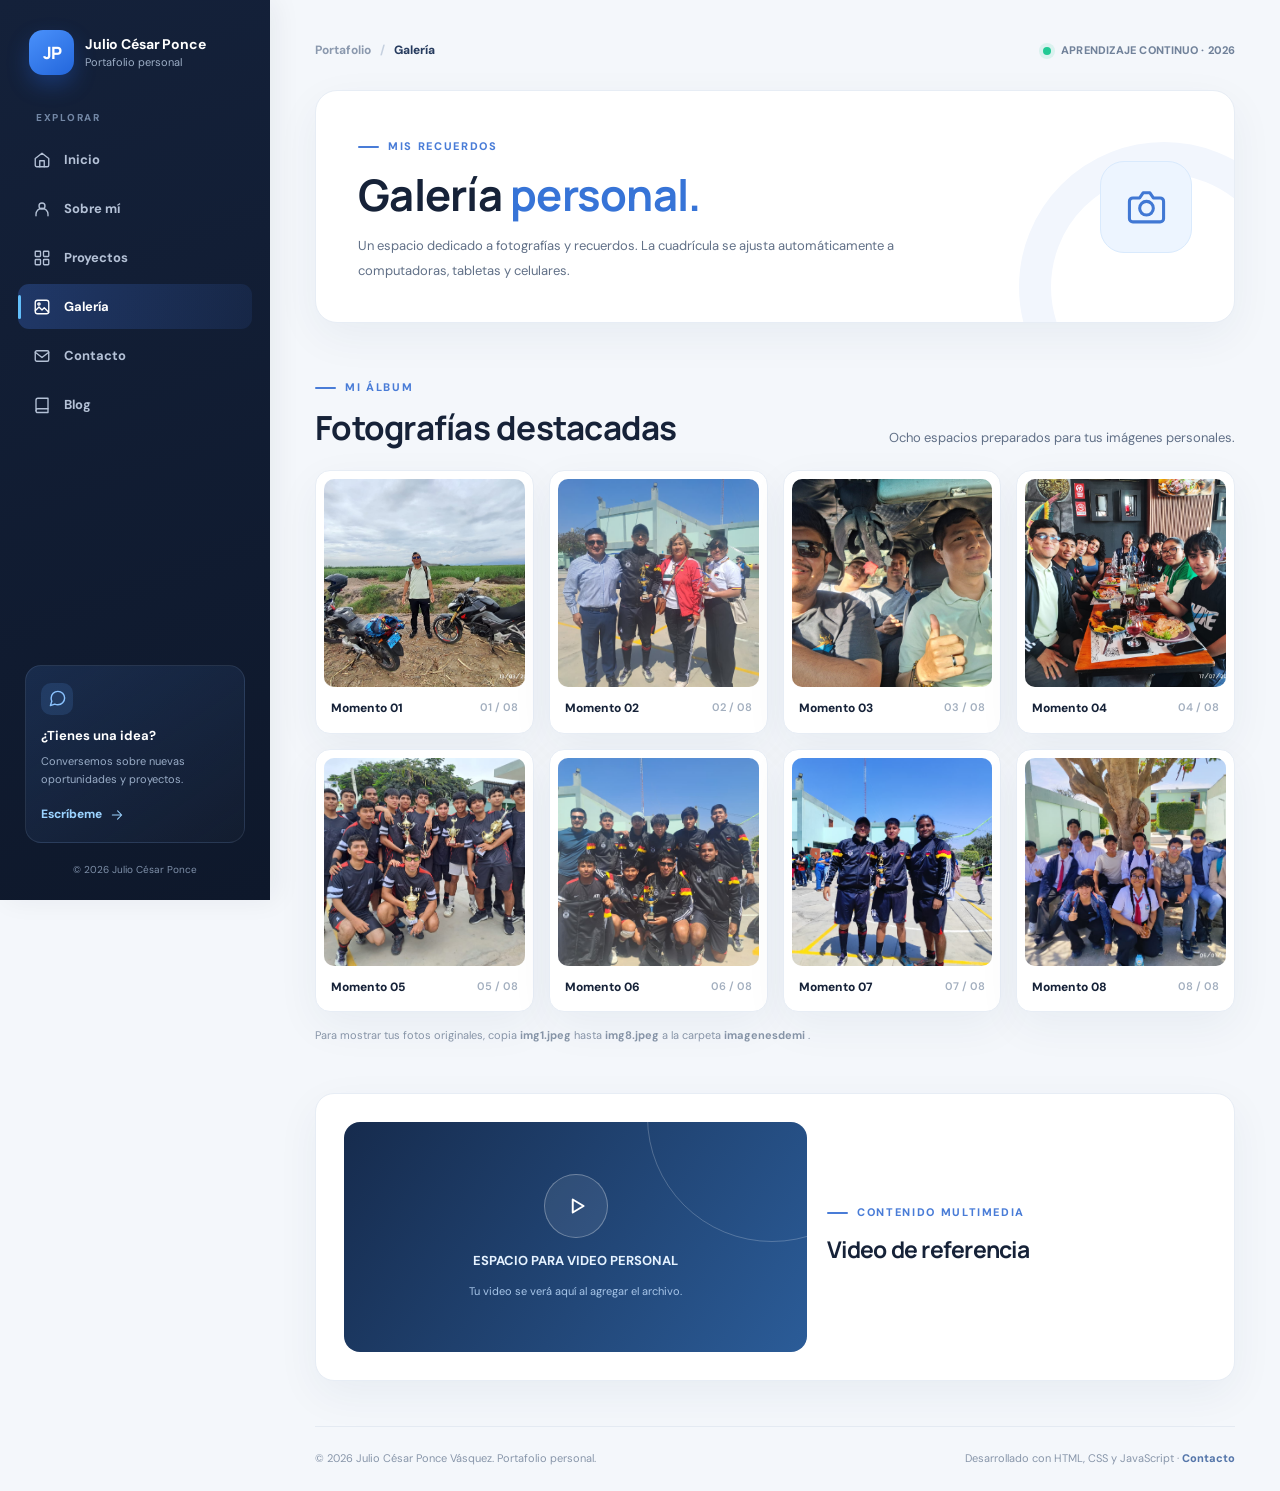
==== commit 019d82b5: "Add files via upload" ====
--- a/Portafolio_Cesar/Portafolio_Cesar/galeria.html
+++ b/Portafolio_Cesar/Portafolio_Cesar/galeria.html
@@ -291,13 +291,6 @@
                             <div class="video-info">
                                 <span class="eyebrow">CONTENIDO MULTIMEDIA</span>
                                 <h3 style="margin-top:13px">Video de referencia</h3>
-                                <p>
-                                    Esta sección está preparada para reproducir el video incluido en tu proyecto original. Agrega el archivo
-                                    <strong>VIDEO1.mp4</strong>
-                                    en la carpeta
-                                    <strong>imagenesdemi</strong>
-                                    para activarlo.
-                                </p>
                             </div>
                         </div>
                     </div>
